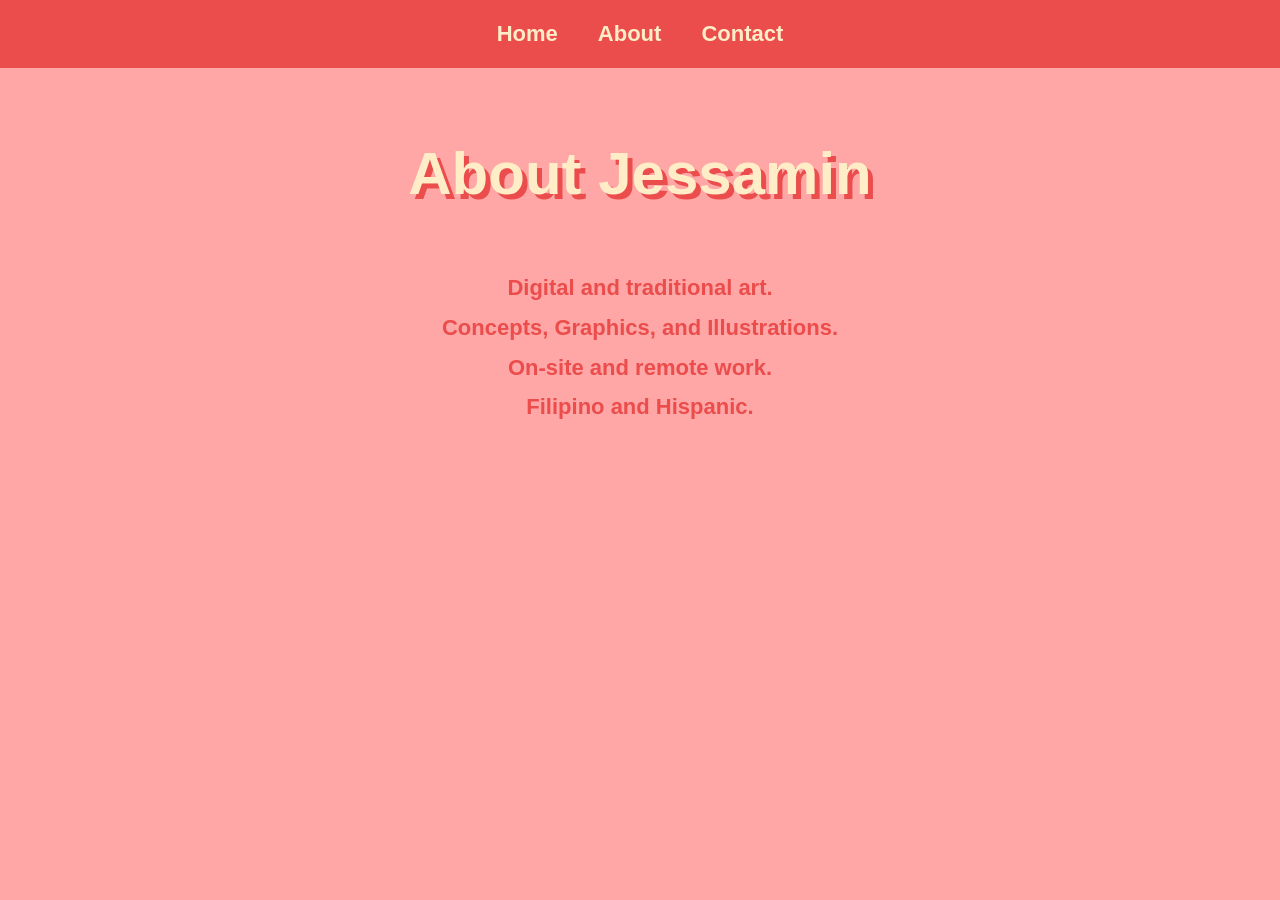
==== about.html @ bb2f15d6 "Add files via upload" ====
<!DOCTYPE html>
<html>
<head>
    <title>About</title>
    <link rel="stylesheet" href="style.css">
</head>
<body>

<div class="navbar">
    <a href="index.html">Home</a>
    <a href="about.html">About</a>
    <a href="contact.html">Contact</a>
</div>

<div class="content">
    <h1>About Jessamin</h1>
    <p>Digital and traditional art.<br> 
    Concepts, Graphics, and Illustrations.<br>
    On-site and remote work.<br>
    Filipino and Hispanic.</p>
</div>

</body>
</html>
---- style.css ----
/* Reset some default spacing */
body {
    margin: 0;
    font-family: Roboto, sans-serif;
    font-weight: bold;   /* makes text bold */
    text-align: center;  /* centers all text in the body */
    font-size: 22px;  /* makes all body text bigger */
    background-color: #FFA6A6;  /* your new main background color */
    line-height: 1.8;  /* makes text more spaced out */
}

/* NAVBAR */
.navbar {
    position: fixed;
    top: 0;
    width: 100%;
    background-color: #EB4C4C;
    overflow: hidden;

    display: flex;            /* use flexbox */
    justify-content: center;  /* centers the buttons horizontally */
}

.navbar a {
    float: none;  /* remove left float */
    display: inline-block;  /* keeps them inline */
    color: #FFEDC7;
    padding: 14px 20px;
    text-decoration: none;
}

/* Hover effect */
.navbar a:hover {
    background-color: #FF7070;
}

/* PAGE CONTENT */
.content {
    margin-top: 60px;  /* prevents content from hiding under navbar */
    padding: 20px;
    background-color: transparent; /* removes the colored bar */
    border: none;                  /* removes the border */
    color: #EB4C4C;     /* makes paragraph text the same color as your headings */
    font-size: 22px;    /* optional: adjust size */
    font-weight: bold;  /* optional: matches body style */
}

/* Headings */
h1 {
    font-size: 60px;
    color: #FFEDC7;
    text-shadow: 5px 5px 0 #EB4C4C; /* x-offset, y-offset, blur-radius, color */
}

h2 {
    font-size: 36px;
    color: #FFEDC7
}

 /* Custom link color */
a {
    color: #EB4C4C;       /* your desired link color */
    text-decoration: none; /* remove underline */
}

a:hover {
    color: #FFEDC7;       /* color when hovering */
    text-decoration: underline; /* optional underline on hover */
}
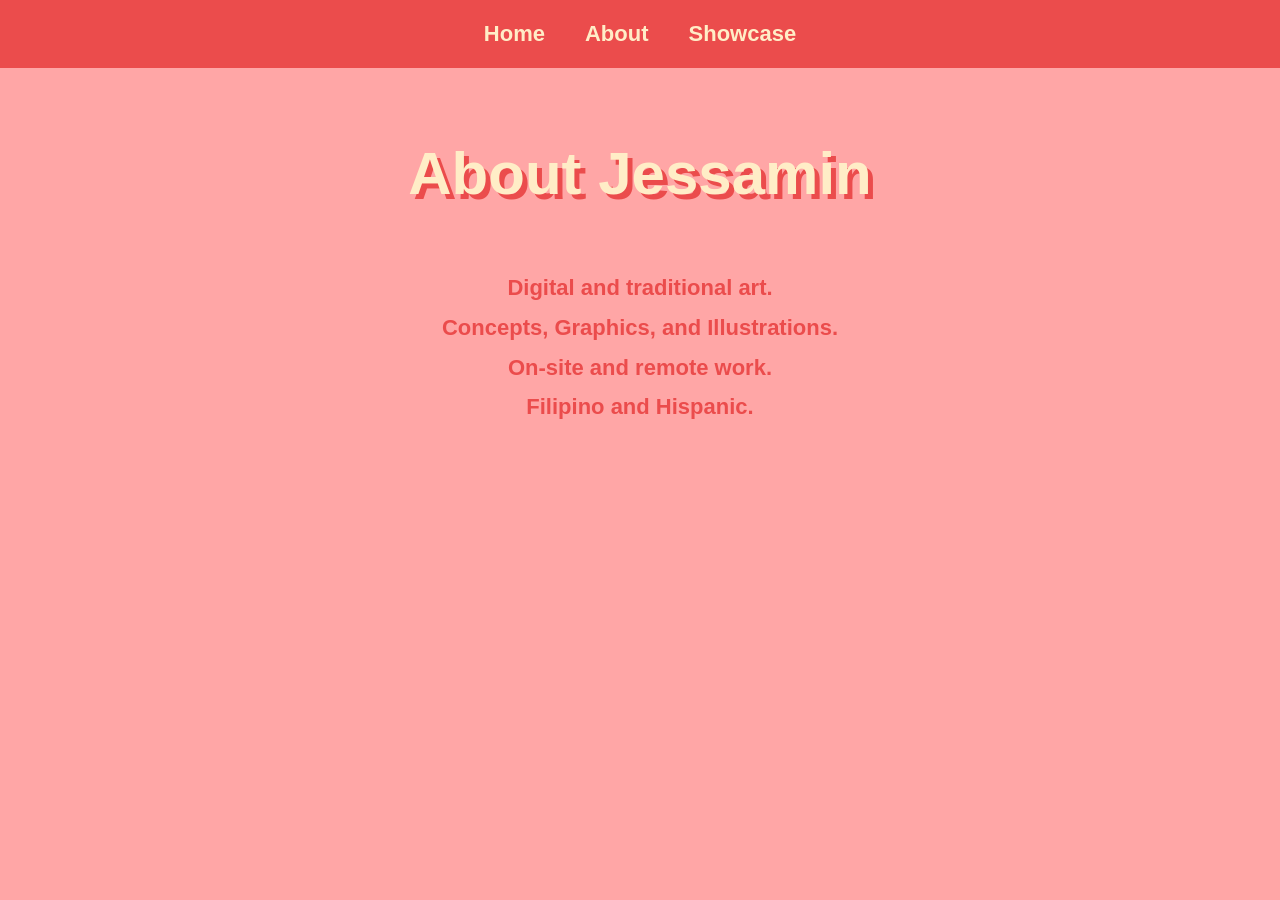
==== commit 90f1130d: "update nav bar and page order" ====
--- a/about.html
+++ b/about.html
@@ -1,24 +1,24 @@
-<!DOCTYPE html>
-<html>
-<head>
-    <title>About</title>
-    <link rel="stylesheet" href="style.css">
-</head>
-<body>
-
-<div class="navbar">
-    <a href="index.html">Home</a>
-    <a href="about.html">About</a>
-    <a href="contact.html">Contact</a>
-</div>
-
-<div class="content">
-    <h1>About Jessamin</h1>
-    <p>Digital and traditional art.<br> 
-    Concepts, Graphics, and Illustrations.<br>
-    On-site and remote work.<br>
-    Filipino and Hispanic.</p>
-</div>
-
-</body>
+<!DOCTYPE html>
+<html>
+<head>
+    <title>About</title>
+    <link rel="stylesheet" href="style.css">
+</head>
+<body>
+
+<div class="navbar">
+    <a href="index.html">Home</a>
+    <a href="about.html">About</a>
+    <a href="showcase.html">Showcase</a>
+</div>
+
+<div class="content">
+    <h1>About Jessamin</h1>
+    <p>Digital and traditional art.<br> 
+    Concepts, Graphics, and Illustrations.<br>
+    On-site and remote work.<br>
+    Filipino and Hispanic.</p>
+</div>
+
+</body>
 </html>
--- a/style.css
+++ b/style.css
@@ -66,4 +66,9 @@
 a:hover {
     color: #FFEDC7;       /* color when hovering */
     text-decoration: underline; /* optional underline on hover */
+}
+
+.main-image {
+    width: 300px;
+    height: auto;
 }
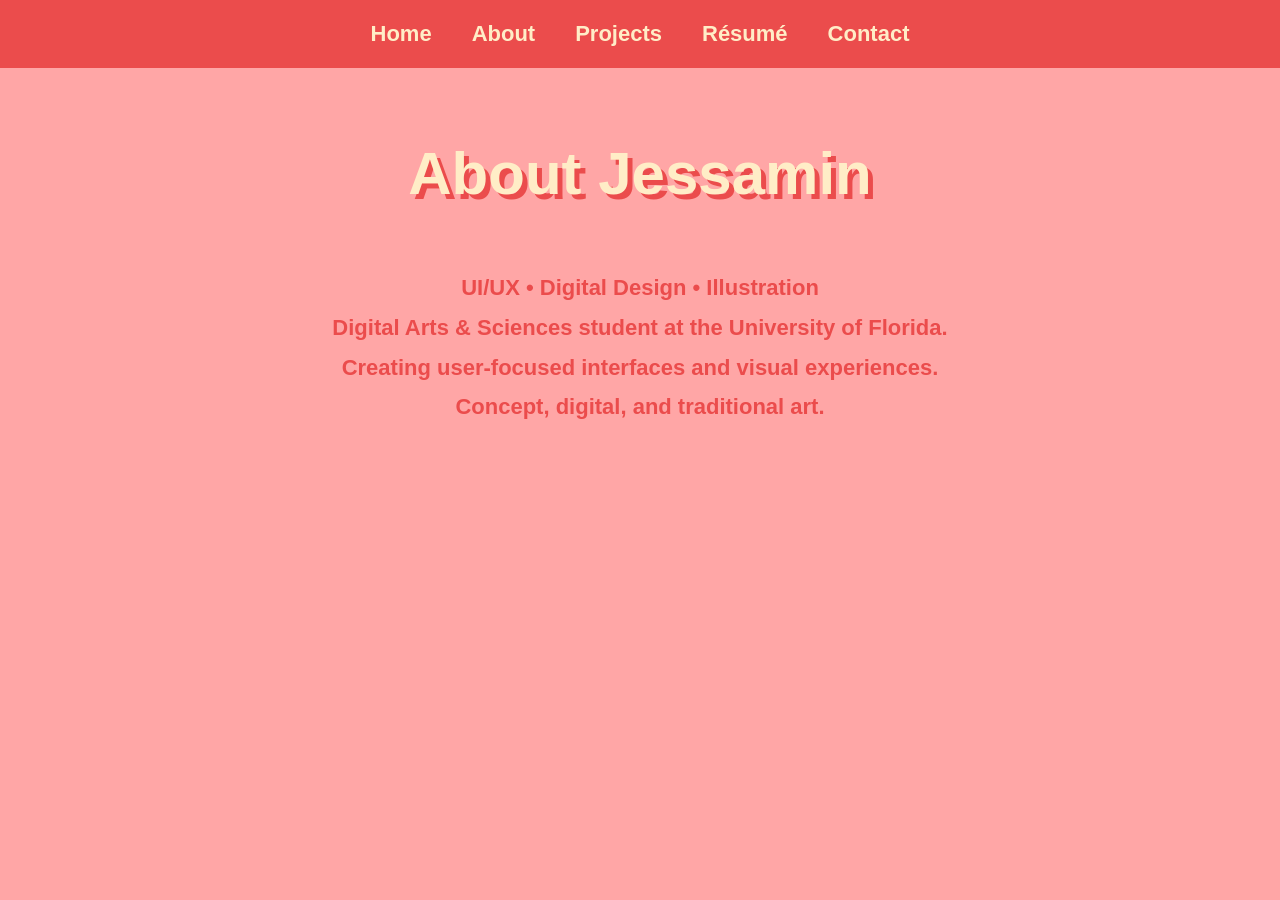
==== commit 7f9e9a39: "Update portfolio for first evidence build" ====
--- a/about.html
+++ b/about.html
@@ -2,22 +2,28 @@
 <html>
 <head>
     <title>About</title>
+    
+    <meta name="viewport" content="width=device-width, initial-scale=1.0">
+    
     <link rel="stylesheet" href="style.css">
+    <link rel="icon" type="image/png" href="favicon.png">
 </head>
 <body>
 
 <div class="navbar">
     <a href="index.html">Home</a>
     <a href="about.html">About</a>
-    <a href="showcase.html">Showcase</a>
+    <a href="projects.html">Projects</a>
+    <a href="resume.html">Résumé</a>
+    <a href="contact.html">Contact</a>
 </div>
 
 <div class="content">
     <h1>About Jessamin</h1>
-    <p>Digital and traditional art.<br> 
-    Concepts, Graphics, and Illustrations.<br>
-    On-site and remote work.<br>
-    Filipino and Hispanic.</p>
+    <p>UI/UX • Digital Design • Illustration<br> 
+    Digital Arts & Sciences student at the University of Florida.<br>
+    Creating user-focused interfaces and visual experiences.<br>
+    Concept, digital, and traditional art.</p>
 </div>
 
 </body>
--- a/style.css
+++ b/style.css
@@ -71,4 +71,54 @@
 .main-image {
     width: 300px;
     height: auto;
+}
+
+.gallery-layout {
+    display: flex;
+    justify-content: center;
+    align-items: flex-start;
+    gap: 20px;
+}
+
+.small-images {
+    display: flex;
+    flex-direction: column;
+    gap: 20px;
+}
+
+.main-image {
+    width: 350px;
+    height: auto;
+}
+
+.tall-image {
+    width: 350px;
+}
+
+@media (max-width: 768px) {
+
+    body {
+        font-size: 28px;
+    }
+
+    h1 {
+        font-size: 56px;
+    }
+
+    .navbar a {
+        font-size: 24px;
+        padding: 16px;
+    }
+
+    p {
+        padding-left: 15px;
+        padding-right: 15px;
+    }
+}
+.project-image {
+    width: 80%;
+    max-width: 900px;
+    height: auto;
+    display: block;
+    margin: 30px auto;
 }
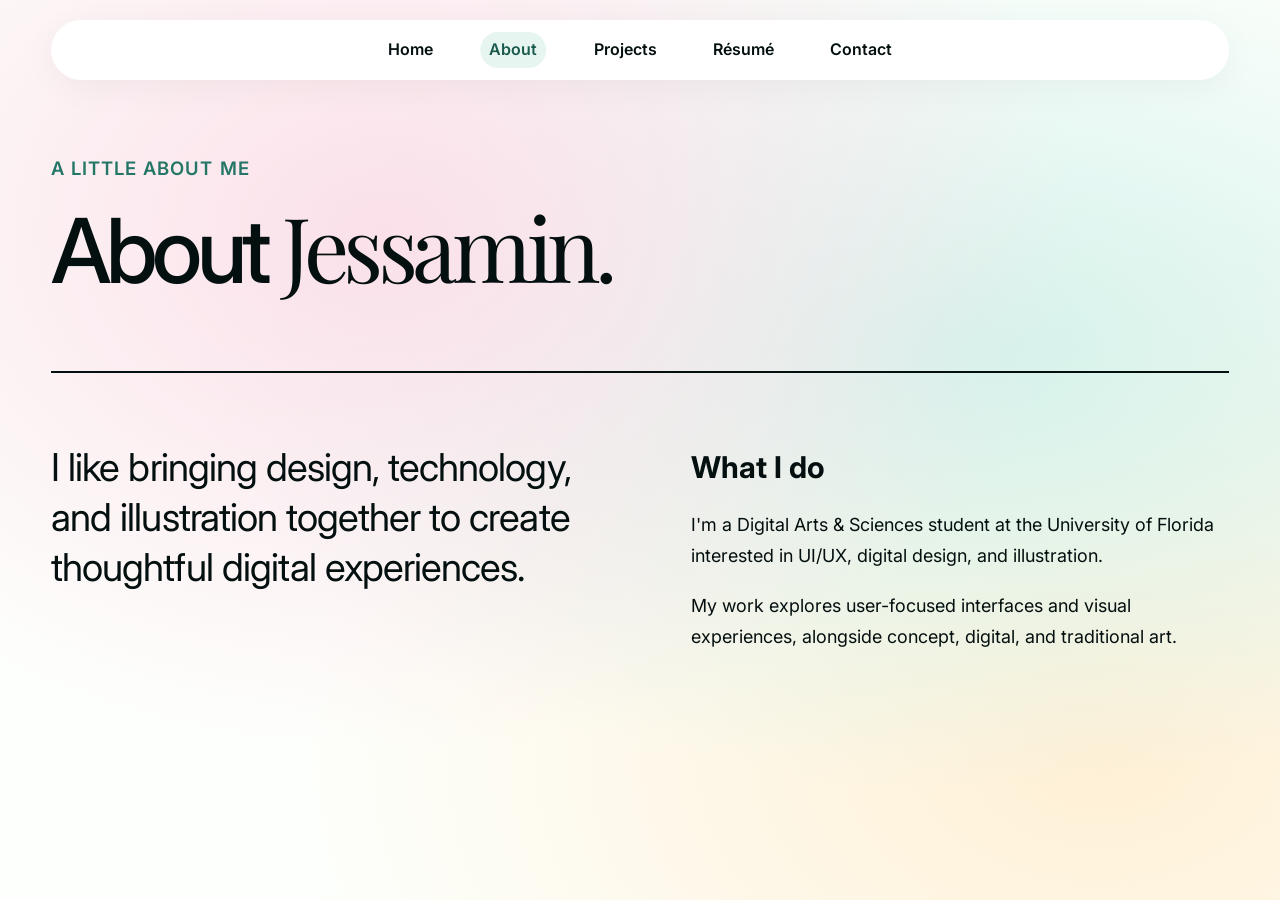
==== commit 89456907: "Redesign portfolio website and update resume" ====
--- a/about.html
+++ b/about.html
@@ -1,30 +1,54 @@
+
 <!DOCTYPE html>
-<html>
+<html lang="en">
 <head>
-    <title>About</title>
-    
-    <meta name="viewport" content="width=device-width, initial-scale=1.0">
-    
-    <link rel="stylesheet" href="style.css">
-    <link rel="icon" type="image/png" href="favicon.png">
+  <meta charset="UTF-8">
+  <meta name="viewport" content="width=device-width, initial-scale=1">
+  <title>About | Jessamin Ato</title>
+  <link rel="stylesheet" href="style.css">
+  <link rel="icon" href="favicon.png" type="image/png">
 </head>
+
 <body>
-
-<div class="navbar">
+  <nav class="navbar" aria-label="Main navigation">
     <a href="index.html">Home</a>
-    <a href="about.html">About</a>
+    <a href="about.html" aria-current="page">About</a>
     <a href="projects.html">Projects</a>
     <a href="resume.html">Résumé</a>
     <a href="contact.html">Contact</a>
-</div>
+  </nav>
 
-<div class="content">
-    <h1>About Jessamin</h1>
-    <p>UI/UX • Digital Design • Illustration<br> 
-    Digital Arts & Sciences student at the University of Florida.<br>
-    Creating user-focused interfaces and visual experiences.<br>
-    Concept, digital, and traditional art.</p>
-</div>
+  <main class="page-shell inner-page">
 
+    <header class="page-intro">
+      <span class="eyebrow">A LITTLE ABOUT ME</span>
+      <h1>About <em>Jessamin.</em></h1>
+    </header>
+
+    <section class="editorial-split">
+
+      <p class="large-intro">
+        I like bringing design, technology, and illustration
+        together to create thoughtful digital experiences.
+      </p>
+
+      <div class="body-copy">
+        <h2>What I do</h2>
+
+        <p>
+          I'm a Digital Arts &amp; Sciences student at the
+          University of Florida interested in UI/UX,
+          digital design, and illustration.
+        </p>
+
+        <p>
+          My work explores user-focused interfaces and
+          visual experiences, alongside concept, digital,
+          and traditional art.
+        </p>
+      </div>
+
+    </section>
+  </main>
 </body>
-</html>+</html>
--- a/style.css
+++ b/style.css
@@ -1,124 +1,607 @@
-/* Reset some default spacing */
-body {
-    margin: 0;
-    font-family: Roboto, sans-serif;
-    font-weight: bold;   /* makes text bold */
-    text-align: center;  /* centers all text in the body */
-    font-size: 22px;  /* makes all body text bigger */
-    background-color: #FFA6A6;  /* your new main background color */
-    line-height: 1.8;  /* makes text more spaced out */
-}
-
-/* NAVBAR */
-.navbar {
-    position: fixed;
-    top: 0;
-    width: 100%;
-    background-color: #EB4C4C;
-    overflow: hidden;
-
-    display: flex;            /* use flexbox */
-    justify-content: center;  /* centers the buttons horizontally */
-}
-
-.navbar a {
-    float: none;  /* remove left float */
-    display: inline-block;  /* keeps them inline */
-    color: #FFEDC7;
-    padding: 14px 20px;
-    text-decoration: none;
-}
-
-/* Hover effect */
-.navbar a:hover {
-    background-color: #FF7070;
-}
-
-/* PAGE CONTENT */
-.content {
-    margin-top: 60px;  /* prevents content from hiding under navbar */
-    padding: 20px;
-    background-color: transparent; /* removes the colored bar */
-    border: none;                  /* removes the border */
-    color: #EB4C4C;     /* makes paragraph text the same color as your headings */
-    font-size: 22px;    /* optional: adjust size */
-    font-weight: bold;  /* optional: matches body style */
-}
-
-/* Headings */
-h1 {
-    font-size: 60px;
-    color: #FFEDC7;
-    text-shadow: 5px 5px 0 #EB4C4C; /* x-offset, y-offset, blur-radius, color */
-}
-
-h2 {
-    font-size: 36px;
-    color: #FFEDC7
-}
-
- /* Custom link color */
-a {
-    color: #EB4C4C;       /* your desired link color */
-    text-decoration: none; /* remove underline */
-}
-
-a:hover {
-    color: #FFEDC7;       /* color when hovering */
-    text-decoration: underline; /* optional underline on hover */
-}
-
-.main-image {
-    width: 300px;
-    height: auto;
-}
-
-.gallery-layout {
-    display: flex;
-    justify-content: center;
-    align-items: flex-start;
-    gap: 20px;
-}
-
-.small-images {
-    display: flex;
-    flex-direction: column;
-    gap: 20px;
-}
-
-.main-image {
-    width: 350px;
-    height: auto;
-}
-
-.tall-image {
-    width: 350px;
-}
-
-@media (max-width: 768px) {
-
-    body {
-        font-size: 28px;
-    }
-
-    h1 {
-        font-size: 56px;
-    }
-
-    .navbar a {
-        font-size: 24px;
-        padding: 16px;
-    }
-
-    p {
-        padding-left: 15px;
-        padding-right: 15px;
-    }
-}
-.project-image {
-    width: 80%;
-    max-width: 900px;
-    height: auto;
-    display: block;
-    margin: 30px auto;
-}+
+/* =====================================
+   JESSAMIN ATO — PORTFOLIO STYLES
+   ===================================== */
+
+/* Fonts */
+@import url('https://fonts.googleapis.com/css2?family=Inter:wght@400;500;600;700;800&family=Playfair+Display:wght@400;500;600;700&display=swap');
+
+/* Colors */
+:root {
+  --ink: #040F0F;
+  --paper: #FDFFFC;
+  --teal: #247766;
+  --teal-bright: #39D0B2;
+  --pink: #F68DB0;
+  --yellow: #FFC370;
+}
+
+/* Global styles */
+* {
+  box-sizing: border-box;
+}
+
+html {
+  scroll-behavior: smooth;
+}
+
+body {
+  margin: 0;
+  color: var(--ink);
+  font: 400 18px/1.6 'Inter', sans-serif;
+
+  background:
+    radial-gradient(
+      ellipse at 30% 26%,
+      #FBE0E9 0%,
+      transparent 55%
+    ),
+    radial-gradient(
+      ellipse at 76% 39%,
+      #D4F2EB 0%,
+      transparent 57%
+    ),
+    radial-gradient(
+      ellipse at 86% 84%,
+      #FFF0D5 0%,
+      transparent 52%
+    ),
+    var(--paper);
+
+  background-attachment: fixed;
+}
+
+a {
+  color: var(--teal);
+}
+
+a:focus-visible {
+  outline: 3px solid var(--ink);
+  outline-offset: 4px;
+}
+
+img {
+  max-width: 100%;
+  height: auto;
+}
+
+/* =====================================
+   NAVIGATION
+   ===================================== */
+
+.navbar {
+  position: fixed;
+  top: 20px;
+  left: 50%;
+  transform: translateX(-50%);
+  z-index: 100;
+
+  width: min(92%, 1300px);
+  padding: 12px 20px;
+
+  border-radius: 100px;
+  background: #FFFFFF;
+
+  display: flex;
+  justify-content: center;
+  align-items: center;
+  gap: clamp(10px, 3vw, 48px);
+
+  box-shadow: 0 8px 35px #040f0f0b;
+}
+
+.navbar a {
+  font-size: 16px;
+  font-weight: 600;
+  color: var(--ink);
+  text-decoration: none;
+
+  padding: 5px 9px;
+  border-radius: 30px;
+}
+
+.navbar a:hover,
+.navbar a[aria-current="page"] {
+  background: #E7F5F1;
+  color: #195A4D;
+}
+
+/* =====================================
+   PAGE CONTAINER
+   ===================================== */
+
+.page-shell {
+  width: min(92%, 1300px);
+  margin: auto;
+}
+
+/* =====================================
+   HOMEPAGE HERO
+   ===================================== */
+
+.hero {
+  min-height: 100svh;
+  padding: clamp(150px, 17vh, 205px) 0 85px;
+
+  display: flex;
+  flex-direction: column;
+}
+
+.name-row,
+.surname-row {
+  display: flex;
+  align-items: center;
+  gap: clamp(12px, 2vw, 28px);
+}
+
+.name-row h1 {
+  font-size: clamp(70px, 10.3vw, 165px);
+  font-weight: 400;
+  letter-spacing: -0.07em;
+  line-height: 1.05;
+  margin: 0;
+  white-space: nowrap;
+}
+
+/* Thin dark horizontal lines */
+.name-line {
+  flex: 1;
+  min-width: 20px;
+  height: 2px;
+  background: var(--ink);
+}
+
+/* Surname */
+.surname-row {
+  justify-content: flex-end;
+}
+
+.surname {
+  font-family: 'Playfair Display', serif;
+  font-size: clamp(105px, 13vw, 205px);
+  font-weight: 400;
+  line-height: 0.95;
+  letter-spacing: -0.045em;
+}
+
+/* Role */
+.hero-role {
+  font-size: clamp(17px, 1.9vw, 27px);
+  margin: 0;
+}
+
+/* Introduction and button */
+.hero-bottom {
+  display: flex;
+  flex-direction: column;
+  align-items: flex-start;
+  justify-content: flex-start;
+
+  gap: 28px;
+  margin-top: clamp(52px, 7vh, 96px);
+}
+
+.hero-description {
+  max-width: 540px;
+  font-size: clamp(21px, 2.3vw, 31px);
+  line-height: 1.36;
+  margin: 0;
+}
+
+/* =====================================
+   TEAL BUTTON
+   ===================================== */
+
+.hero-button {
+  display: inline-flex;
+  justify-content: center;
+  align-items: center;
+  align-self: flex-start;
+
+  min-height: 62px;
+  padding: 18px 35px;
+
+  border-radius: 999px;
+
+  background: linear-gradient(
+    120deg,
+    #247766 0%,
+    #195A4D 100%
+  );
+
+  color: #FFFFFF;
+  text-decoration: none;
+  font-size: 18px;
+  font-weight: 600;
+  white-space: nowrap;
+
+  box-shadow:
+    0 8px 20px rgba(25, 90, 77, 0.20),
+    0 2px 5px rgba(4, 15, 15, 0.09);
+
+  transition:
+    transform 0.2s ease,
+    box-shadow 0.2s ease,
+    background 0.2s ease;
+}
+
+.hero-button:hover {
+  background: linear-gradient(
+    120deg,
+    #195A4D,
+    #10483E
+  );
+
+  transform: translateY(-2px);
+
+  box-shadow:
+    0 12px 24px rgba(25, 90, 77, 0.25);
+}
+
+.hero-button:focus-visible {
+  outline: 3px solid var(--ink);
+  outline-offset: 4px;
+}
+
+/* =====================================
+   HOMEPAGE ARTWORK
+   ===================================== */
+
+.home-work {
+  padding: 80px 0 130px;
+}
+
+/* Small teal labels */
+.eyebrow {
+  font-family: 'Inter', sans-serif;
+  font-size: clamp(17px, 1.45vw, 21px);
+  font-weight: 600;
+  line-height: 1.5;
+  letter-spacing: 0.055em;
+  color: var(--teal);
+}
+
+/* Large headings */
+.section-heading h2,
+.page-intro h1 {
+  font-size: clamp(52px, 7vw, 105px);
+  font-weight: 500;
+  letter-spacing: -0.06em;
+  line-height: 1.05;
+  margin: 15px 0 38px;
+}
+
+.accent-dot {
+  color: #A8325A;
+}
+
+/* Right-aligned artwork heading */
+.home-work .section-heading {
+  text-align: right;
+}
+
+.home-work .section-heading h2 {
+  margin-left: auto;
+}
+
+/* Artwork grid */
+.art-grid {
+  display: grid;
+  grid-template-columns: repeat(2, minmax(0, 1fr));
+  gap: 20px;
+  align-items: start;
+}
+
+.art-grid img {
+  display: block;
+  width: 100%;
+  background: #FFFFFF;
+  object-fit: cover;
+}
+
+/* Tall artwork on left */
+.art-grid img:first-child {
+  grid-column: 1;
+  grid-row: span 2;
+}
+
+/* Two smaller artworks on right */
+.art-grid img:nth-child(2),
+.art-grid img:nth-child(3) {
+  grid-column: 2;
+}
+
+/* =====================================
+   INNER PAGES
+   ===================================== */
+
+.inner-page {
+  padding-top: clamp(155px, 17vh, 210px);
+  padding-bottom: 130px;
+  min-height: 100svh;
+}
+
+.page-intro {
+  border-bottom: 2px solid var(--ink);
+  padding-bottom: 35px;
+  margin-bottom: 70px;
+}
+
+/* Serif accent typography */
+.page-intro h1 em,
+.case-heading em {
+  font-family: 'Playfair Display', serif;
+  font-weight: 400;
+  font-style: normal;
+}
+
+.intro-caption {
+  max-width: 620px;
+  font-size: 21px;
+  line-height: 1.5;
+  margin: 0 0 25px;
+}
+
+/* =====================================
+   ABOUT PAGE
+   ===================================== */
+
+.editorial-split {
+  display: grid;
+  grid-template-columns: 1fr 1fr;
+  gap: clamp(40px, 8vw, 140px);
+}
+
+.large-intro {
+  font-size: clamp(27px, 3vw, 43px);
+  line-height: 1.3;
+  letter-spacing: -0.025em;
+  margin: 0;
+}
+
+.body-copy {
+  max-width: 550px;
+}
+
+.body-copy h2 {
+  font-size: 30px;
+  margin: 0 0 18px;
+}
+
+.body-copy p,
+.case-row p {
+  max-width: 65ch;
+  font-size: 18px;
+  line-height: 1.75;
+}
+
+/* =====================================
+   PROJECTS PAGE
+   ===================================== */
+
+.case-heading {
+  padding-bottom: 65px;
+}
+
+.case-heading h2 {
+  font-size: clamp(40px, 5.3vw, 76px);
+  font-weight: 500;
+  line-height: 1.08;
+  letter-spacing: -0.045em;
+
+  max-width: 900px;
+  margin: 15px 0;
+}
+
+.case-row {
+  border-top: 1px solid #718581;
+
+  display: grid;
+  grid-template-columns:
+    minmax(180px, 1fr)
+    minmax(0, 2fr);
+
+  gap: 40px;
+  padding: 34px 0 55px;
+}
+
+.case-row h3 {
+  font-size: 24px;
+  font-weight: 600;
+  margin: 0;
+}
+
+.case-row p {
+  margin: 0;
+}
+
+.project-image {
+  display: block;
+  width: 100%;
+  margin-top: 32px;
+  background: #FFFFFF;
+}
+
+/* =====================================
+   CONTACT PAGE
+   ===================================== */
+
+.contact-list {
+  display: grid;
+}
+
+.contact-list a {
+  display: grid;
+  grid-template-columns: 1fr 2fr auto;
+  gap: 20px;
+  align-items: center;
+
+  border-bottom: 1px solid #718581;
+  padding: 26px 0;
+
+  color: var(--ink);
+  text-decoration: none;
+}
+
+.contact-list a:hover {
+  color: var(--teal);
+}
+
+.contact-list span:first-child {
+  font-family: 'Inter', sans-serif;
+  font-size: 18px;
+  font-weight: 600;
+}
+
+.contact-list strong {
+  font-size: clamp(18px, 2.7vw, 32px);
+  font-weight: 500;
+  overflow-wrap: anywhere;
+}
+
+/* =====================================
+   RÉSUMÉ PAGE
+   ===================================== */
+
+.resume-preview {
+  background: #FFFFFF;
+  padding: 16px;
+  border-radius: 12px;
+
+  box-shadow: 0 6px 30px #040f0f10;
+}
+
+.resume-preview object {
+  width: 100%;
+  height: 900px;
+  display: block;
+}
+
+/* =====================================
+   TABLET & MOBILE
+   ===================================== */
+
+@media (max-width: 768px) {
+
+  .navbar {
+    top: 10px;
+    width: 96%;
+    gap: 2px;
+    padding: 10px 8px;
+    flex-wrap: wrap;
+    border-radius: 24px;
+  }
+
+  .navbar a {
+    font-size: 13px;
+    padding: 5px 7px;
+  }
+
+  .hero {
+    padding-top: 160px;
+    min-height: 95svh;
+  }
+
+  .name-row h1 {
+    font-size: clamp(45px, 10.8vw, 82px);
+  }
+
+  .surname {
+    font-size: clamp(75px, 16vw, 120px);
+  }
+
+  .name-line {
+    height: 1px;
+  }
+
+  .hero-role {
+    font-size: 15px;
+    margin-top: 12px;
+  }
+
+  .hero-bottom {
+    align-items: flex-start;
+    gap: 25px;
+    margin-top: 52px;
+  }
+
+  .hero-description {
+    font-size: 21px;
+  }
+
+  .hero-button {
+    align-self: flex-start;
+    min-height: 54px;
+    padding: 15px 27px;
+    font-size: 16px;
+  }
+
+  .art-grid {
+    gap: 12px;
+  }
+
+  .editorial-split,
+  .case-row {
+    grid-template-columns: 1fr;
+    gap: 15px;
+  }
+
+  .page-intro {
+    margin-bottom: 45px;
+  }
+
+  .contact-list a {
+    grid-template-columns: 1fr auto;
+    gap: 8px;
+  }
+
+  .contact-list span:first-child {
+    grid-column: 1 / -1;
+  }
+
+  .resume-preview object {
+    height: 650px;
+  }
+}
+
+/* Small phones */
+@media (max-width: 390px) {
+
+  .navbar a {
+    font-size: 12px;
+    padding: 4px 5px;
+  }
+
+  .name-row h1 {
+    font-size: 10.4vw;
+  }
+
+  .hero-description {
+    font-size: 19px;
+  }
+
+  .art-grid {
+    grid-template-columns: 1fr;
+  }
+
+  .art-grid img:first-child,
+  .art-grid img:nth-child(2),
+  .art-grid img:nth-child(3) {
+    grid-column: auto;
+    grid-row: auto;
+  }
+}
+
+/* Reduced motion accessibility */
+@media (prefers-reduced-motion: reduce) {
+
+  html {
+    scroll-behavior: auto;
+  }
+
+  *,
+  *::before,
+  *::after {
+    transition: none !important;
+  }
+}
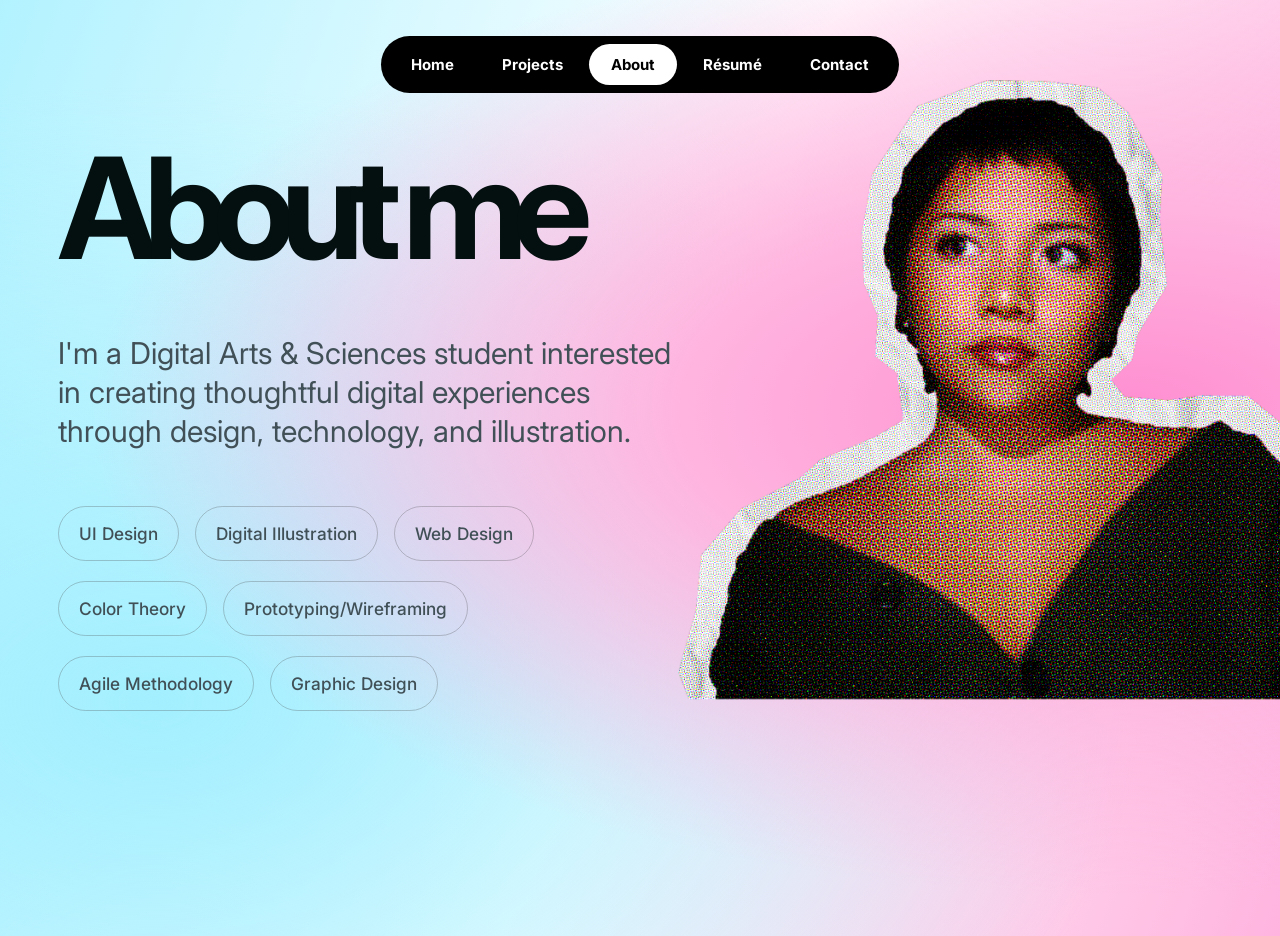
==== commit 36bb4d35: "Entire aesthetic change" ====
--- a/about.html
+++ b/about.html
@@ -9,46 +9,51 @@
   <link rel="icon" href="favicon.png" type="image/png">
 </head>
 
-<body>
+<body class="about-page">
+
   <nav class="navbar" aria-label="Main navigation">
     <a href="index.html">Home</a>
+    <a href="projects.html">Projects</a>
     <a href="about.html" aria-current="page">About</a>
-    <a href="projects.html">Projects</a>
     <a href="resume.html">Résumé</a>
     <a href="contact.html">Contact</a>
   </nav>
 
-  <main class="page-shell inner-page">
+  <main class="about-main">
 
-    <header class="page-intro">
-      <span class="eyebrow">A LITTLE ABOUT ME</span>
-      <h1>About <em>Jessamin.</em></h1>
-    </header>
+    <section class="about-content">
 
-    <section class="editorial-split">
+      <div class="about-text">
+        <h1 class="page-title">About me</h1>
 
-      <p class="large-intro">
-        I like bringing design, technology, and illustration
-        together to create thoughtful digital experiences.
-      </p>
-
-      <div class="body-copy">
-        <h2>What I do</h2>
-
-        <p>
-          I'm a Digital Arts &amp; Sciences student at the
-          University of Florida interested in UI/UX,
-          digital design, and illustration.
+        <p class="about-description">
+          I'm a Digital Arts &amp; Sciences student
+          interested in creating thoughtful digital
+          experiences through design, technology,
+          and illustration.
         </p>
 
-        <p>
-          My work explores user-focused interfaces and
-          visual experiences, alongside concept, digital,
-          and traditional art.
-        </p>
+        <div class="skill-tags" aria-label="Skills">
+          <span>UI Design</span>
+          <span>Digital Illustration</span>
+          <span>Web Design</span>
+          <span>Color Theory</span>
+          <span>Prototyping/Wireframing</span>
+          <span>Agile Methodology</span>
+          <span>Graphic Design</span>
+        </div>
+      </div>
+
+      <div class="about-image">
+        <img
+          src="images/about-portrait.png"
+          alt="Portrait of Jessamin"
+        >
       </div>
 
     </section>
+
   </main>
+
 </body>
 </html>
--- a/style.css
+++ b/style.css
@@ -1,607 +1,1482 @@
-
-/* =====================================
-   JESSAMIN ATO — PORTFOLIO STYLES
-   ===================================== */
-
-/* Fonts */
-@import url('https://fonts.googleapis.com/css2?family=Inter:wght@400;500;600;700;800&family=Playfair+Display:wght@400;500;600;700&display=swap');
-
-/* Colors */
-:root {
-  --ink: #040F0F;
-  --paper: #FDFFFC;
-  --teal: #247766;
-  --teal-bright: #39D0B2;
-  --pink: #F68DB0;
-  --yellow: #FFC370;
-}
-
-/* Global styles */
-* {
+@import url('https://fonts.googleapis.com/css2?family=Inter:wght@400;500;600;700;800;900&family=Playfair+Display:wght@400;700&display=swap');
+
+*,
+
+*::before,
+
+*::after {
+
   box-sizing: border-box;
+
 }
 
 html {
+
   scroll-behavior: smooth;
+
 }
 
 body {
+
   margin: 0;
-  color: var(--ink);
-  font: 400 18px/1.6 'Inter', sans-serif;
+
+  min-height: 100vh;
+
+  font-family: 'Inter', sans-serif;
+
+  color: #040f0f;
+
+  overflow-x: hidden;
+
+}
+
+img {
+
+  max-width: 100%;
+
+}
+
+a {
+
+  color: inherit;
+
+}
+
+.navbar {
+
+  position: relative;
+
+  z-index: 100;
+
+  display: flex;
+
+  align-items: center;
+
+  justify-content: center;
+
+  gap: 4px;
+
+  width: max-content;
+
+  max-width: calc(100% - 24px);
+
+  margin: 36px auto 0;
+
+  padding: 8px;
+
+  background: #000;
+
+  border-radius: 999px;
+
+}
+
+.navbar a {
+
+  display: block;
+
+  padding: 13px 22px;
+
+  color: white;
+
+  background: transparent;
+
+  border-radius: 999px;
+
+  font-size: 15px;
+
+  font-weight: 700;
+
+  line-height: 1;
+
+  text-decoration: none;
+
+  white-space: nowrap;
+
+}
+
+.navbar a:hover,
+
+.navbar a[aria-current="page"] {
+
+  background: white;
+
+  color: black;
+
+}
+
+body.home-page {
+
+  min-height: 100vh;
+
+  overflow: hidden;
 
   background:
+
     radial-gradient(
-      ellipse at 30% 26%,
-      #FBE0E9 0%,
-      transparent 55%
+
+      ellipse at 84% 19%,
+
+      #ffe350 0%,
+
+      #ffe350 12%,
+
+      transparent 56%
+
     ),
+
     radial-gradient(
-      ellipse at 76% 39%,
-      #D4F2EB 0%,
-      transparent 57%
+
+      ellipse at 57% 40%,
+
+      #a9f3fa 0%,
+
+      transparent 50%
+
     ),
+
+    linear-gradient(
+
+      110deg,
+
+      #009c9e 0%,
+
+      #13b5b2 42%,
+
+      #fff17b 100%
+
+    );
+
+}
+
+.home-hero {
+
+  position: relative;
+
+  width: 100%;
+
+  height: calc(100vh - 100px);
+
+  min-height: 550px;
+
+  overflow: hidden;
+
+}
+
+.home-title {
+
+  position: relative;
+
+  z-index: 5;
+
+  width: max-content;
+
+  max-width: 96%;
+
+  margin: 48px auto 0;
+
+  font-size: clamp(65px, 10.8vw, 190px);
+
+  font-weight: 700;
+
+  letter-spacing: -0.10em;
+
+  line-height: 1;
+
+  text-align: center;
+
+  white-space: nowrap;
+
+}
+
+.hero-collage {
+
+  position: absolute;
+
+  inset: 0;
+
+  pointer-events: none;
+
+}
+
+.hero-portrait {
+
+  position: absolute;
+
+  z-index: 3;
+
+  width: clamp(700px, 88vw, 1450px);
+
+  max-width: none;
+
+  height: auto;
+
+  top: clamp(130px, 13vw, 200px);
+
+  left: 50%;
+
+  transform: translateX(-50%);
+
+}
+
+.cloud {
+
+  position: absolute;
+
+  height: auto;
+
+  max-width: none;
+
+  filter: drop-shadow(
+
+    0 10px 8px rgba(0, 0, 0, .25)
+
+  );
+
+}
+
+.cloud-right {
+
+  z-index: 2;
+
+  width: clamp(280px, 32vw, 520px);
+
+  top: clamp(190px, 20vw, 290px);
+
+  right: 8%;
+
+  transform: rotate(13deg);
+
+}
+
+.cloud-left {
+
+  z-index: 7;
+
+  width: clamp(260px, 29vw, 480px);
+
+  top: clamp(205px, 22vw, 320px);
+
+  left: 9%;
+
+  transform: rotate(-15deg);
+
+}
+
+.work-cloud {
+
+  position: absolute;
+
+  z-index: 10;
+
+  width: clamp(230px, 25vw, 420px);
+
+  top: clamp(430px, 40vw, 590px);
+
+  right: 4%;
+
+  transform: rotate(-10deg);
+
+  filter: drop-shadow(
+
+    0 10px 8px rgba(0, 0, 0, .25)
+
+  );
+
+  pointer-events: none;
+
+}
+
+.work-cloud img {
+
+  display: block;
+
+  width: 100%;
+
+  height: auto;
+
+}
+
+.work-cloud .cloud-button {
+
+  position: absolute;
+
+  inset: 0;
+
+  display: flex;
+
+  align-items: center;
+
+  justify-content: center;
+
+  padding: 15%;
+
+  color: #040f0f;
+
+  font-size: clamp(16px, 2vw, 28px);
+
+  font-weight: 800;
+
+  letter-spacing: -0.08em;
+
+  line-height: 1.1;
+
+  text-align: center;
+
+  text-decoration: none;
+
+  pointer-events: auto;
+
+  transition: transform .2s ease;
+
+}
+
+.work-cloud .cloud-button:hover {
+
+  transform: scale(1.08);
+
+}
+
+.work-cloud .cloud-button:focus-visible {
+
+  outline: 3px solid #040f0f;
+
+  outline-offset: 4px;
+
+}
+
+body.about-page {
+
+  min-height: 100vh;
+
+  background:
+
     radial-gradient(
-      ellipse at 86% 84%,
-      #FFF0D5 0%,
-      transparent 52%
+
+      ellipse at 88% 44%,
+
+      #ff8ed1 0%,
+
+      #ffb4df 28%,
+
+      transparent 65%
+
     ),
-    var(--paper);
-
-  background-attachment: fixed;
-}
-
-a {
-  color: var(--teal);
-}
-
-a:focus-visible {
-  outline: 3px solid var(--ink);
-  outline-offset: 4px;
-}
-
-img {
-  max-width: 100%;
+
+    radial-gradient(
+
+      ellipse at 12% 75%,
+
+      #a3efff 0%,
+
+      transparent 62%
+
+    ),
+
+    linear-gradient(
+
+      110deg,
+
+      #b2f2ff 0%,
+
+      #fff 52%,
+
+      #ffb4df 100%
+
+    );
+
+}
+
+.about-main {
+
+  width: 100%;
+
+  max-width: 1800px;
+
+  margin: 0 auto;
+
+  padding: 45px 4.5% 0;
+
+}
+
+.about-content {
+
+  position: relative;
+
+  display: grid;
+
+  grid-template-columns: 53% 47%;
+
+  align-items: start;
+
+  min-height: calc(100vh - 145px);
+
+}
+
+.about-text {
+
+  position: relative;
+
+  z-index: 2;
+
+}
+
+.page-title {
+
+  margin: 0 0 55px;
+
+  font-size: clamp(80px, 11vw, 185px);
+
+  font-weight: 700;
+
+  letter-spacing: -0.10em;
+
+  line-height: 1;
+
+  white-space: nowrap;
+
+}
+
+.about-description {
+
+  max-width: 680px;
+
+  margin: 0 0 55px;
+
+  font-size: clamp(20px, 2.35vw, 37px);
+
+  font-weight: 400;
+
+  line-height: 1.3;
+
+  color: #405056;
+
+}
+
+.skill-tags {
+
+  display: flex;
+
+  flex-wrap: wrap;
+
+  gap: 20px 16px;
+
+  max-width: 700px;
+
+}
+
+.skill-tags span {
+
+  display: inline-flex;
+
+  align-items: center;
+
+  min-height: 55px;
+
+  padding: 12px 20px;
+
+  border: 1px solid rgba(70, 70, 70, .28);
+
+  border-radius: 999px;
+
+  color: #405056;
+
+  font-size: clamp(14px, 1.35vw, 22px);
+
+  font-weight: 500;
+
+  white-space: nowrap;
+
+}
+
+.about-image {
+
+  position: relative;
+
+  align-self: stretch;
+
+  min-height: 650px;
+
+  overflow: visible;
+
+}
+
+.about-image img {
+
+  position: absolute;
+
+  width: clamp(650px, 58vw, 1000px);
+
+  max-width: none;
+
   height: auto;
-}
-
-/* =====================================
-   NAVIGATION
-   ===================================== */
-
-.navbar {
-  position: fixed;
-  top: 20px;
-  left: 50%;
-  transform: translateX(-50%);
-  z-index: 100;
-
-  width: min(92%, 1300px);
+
+  top: -20px;
+
+  left: -7%;
+
+}
+
+body.projects-page {
+
+  min-height: 100vh;
+
+  background:
+
+    radial-gradient(
+
+      ellipse at 50% 48%,
+
+      #ff9bd6 0%,
+
+      #ffd6ed 35%,
+
+      transparent 75%
+
+    ),
+
+    linear-gradient(
+
+      115deg,
+
+      #b5f2ff 0%,
+
+      #ffffff 50%,
+
+      #b5f2ff 100%
+
+    );
+
+}
+
+.projects-main {
+
+  max-width: 1500px;
+
+  margin: 0 auto;
+
+  padding: 65px 5% 100px;
+
+}
+
+.projects-title {
+
+  font-family: 'Inter', sans-serif;
+
+  font-size: clamp(75px, 11vw, 160px);
+
+  font-weight: 700;
+
+  letter-spacing: -0.10em;
+
+  line-height: 1;
+
+  margin: 0 0 55px;
+
+}
+
+.projects-grid {
+
+  display: grid;
+
+  grid-template-columns: repeat(3, minmax(0, 1fr));
+
+  gap: 24px;
+
+}
+
+.project-card {
+
+  display: block;
+
+  overflow: hidden;
+
+  background: #fff;
+
+  border-radius: 7px;
+
+  text-decoration: none;
+
+  color: #000;
+
+  border: 1px solid rgba(0, 0, 0, .08);
+
+  box-shadow: 0 8px 25px rgba(0, 0, 0, .06);
+
+  transition:
+
+    transform .25s ease,
+
+    box-shadow .25s ease;
+
+}
+
+a.project-card:hover {
+
+  transform: translateY(-6px);
+
+  box-shadow: 0 15px 35px rgba(0, 0, 0, .12);
+
+}
+
+.project-thumbnail {
+
+  aspect-ratio: 1.65 / 1;
+
+  display: flex;
+
+  justify-content: center;
+
+  align-items: center;
+
+  overflow: hidden;
+
+  margin: 8px 8px 0;
+
+  background: linear-gradient(
+
+    145deg,
+
+    #dce9bd,
+
+    #ffdcba
+
+  );
+
+}
+
+.thrice-logo {
+
+  font-family: 'Playfair Display', Georgia, serif;
+
+  font-size: clamp(42px, 5vw, 85px);
+
+  font-weight: 700;
+
+  color: #ff708c;
+
+  text-shadow: -4px 3px #47c8aa;
+
+}
+
+.venus-thumbnail span,
+
+.placeholder-thumbnail span {
+
+  font-family: 'Playfair Display', Georgia, serif;
+
+  font-size: clamp(24px, 2.5vw, 42px);
+
+  text-align: center;
+
+  padding: 12px;
+
+}
+
+.project-info {
+
+  padding: 18px 20px 25px;
+
+}
+
+.project-category {
+
+  font-size: 13px;
+
+  font-weight: 400;
+
+  margin: 0 0 7px;
+
+}
+
+.project-info h2 {
+
+  font-size: 20px;
+
+  font-weight: 700;
+
+  letter-spacing: -.04em;
+
+  margin: 0 0 10px;
+
+}
+
+.project-description {
+
+  font-size: 14px;
+
+  line-height: 1.5;
+
+  color: #666;
+
+  margin: 0;
+
+}
+
+body.resume-page {
+
+  min-height: 100vh;
+
+  background:
+
+    radial-gradient(
+
+      ellipse at 80% 25%,
+
+      #ffb2dc 0%,
+
+      transparent 58%
+
+    ),
+
+    radial-gradient(
+
+      ellipse at 15% 80%,
+
+      #9fefff 0%,
+
+      transparent 60%
+
+    ),
+
+    linear-gradient(
+
+      120deg,
+
+      #e3faff,
+
+      #fff1f9
+
+    );
+
+}
+
+body.resume-page main {
+
+  max-width: 1200px;
+
+  margin: 0 auto;
+
+  padding: 65px 5% 100px;
+
+}
+
+body.resume-page h1 {
+
+  font-size: clamp(70px, 10vw, 150px);
+
+  font-weight: 700;
+
+  letter-spacing: -.09em;
+
+  line-height: 1;
+
+  margin: 0 0 45px;
+
+}
+
+body.resume-page main p {
+
+  font-size: 20px;
+
+  line-height: 1.6;
+
+}
+
+body.resume-page main a {
+
+  font-weight: 700;
+
+}
+
+body.resume-page iframe,
+
+body.resume-page embed,
+
+body.resume-page object {
+
+  display: block;
+
+  width: 100%;
+
+  height: 75vh;
+
+  min-height: 550px;
+
+  margin: 25px auto 0;
+
+  border: 1px solid rgba(0, 0, 0, .12);
+
+  border-radius: 8px;
+
+  background: white;
+
+  box-shadow: 0 15px 40px rgba(0, 0, 0, .1);
+
+}
+
+body.contact-page {
+
+  min-height: 100vh;
+
+  background:
+
+    radial-gradient(
+
+      ellipse at 80% 65%,
+
+      #ff9bd6 0%,
+
+      transparent 60%
+
+    ),
+
+    radial-gradient(
+
+      ellipse at 15% 20%,
+
+      #a6edff 0%,
+
+      transparent 65%
+
+    ),
+
+    linear-gradient(
+
+      130deg,
+
+      #f2fcff,
+
+      #ffe7f5
+
+    );
+
+}
+
+body.contact-page main {
+
+  max-width: 1200px;
+
+  margin: 0 auto;
+
+  padding: 65px 5% 100px;
+
+}
+
+body.contact-page h1 {
+
+  font-size: clamp(70px, 10vw, 150px);
+
+  font-weight: 700;
+
+  letter-spacing: -.09em;
+
+  line-height: 1;
+
+  margin: 0 0 55px;
+
+}
+
+body.contact-page main p {
+
+  font-size: clamp(18px, 2vw, 26px);
+
+  line-height: 1.6;
+
+}
+
+body.contact-page main a {
+
+  display: inline-block;
+
+  margin: 8px 12px 8px 0;
+
   padding: 12px 20px;
 
-  border-radius: 100px;
-  background: #FFFFFF;
+  border: 1px solid rgba(0, 0, 0, .2);
+
+  border-radius: 999px;
+
+  text-decoration: none;
+
+  font-size: 17px;
+
+  font-weight: 700;
+
+  transition:
+
+    background .2s ease,
+
+    color .2s ease;
+
+}
+
+body.contact-page main a:hover {
+
+  background: black;
+
+  color: white;
+
+}
+
+body.thrice-page {
+
+  min-height: 100vh;
+
+  background:
+
+    radial-gradient(
+
+      ellipse at 78% 38%,
+
+      #ffb1db,
+
+      transparent 60%
+
+    ),
+
+    radial-gradient(
+
+      ellipse at 15% 70%,
+
+      #b7f2ff,
+
+      transparent 65%
+
+    ),
+
+    #fff;
+
+}
+
+body.thrice-page main {
+
+  max-width: 1440px;
+
+  margin: 0 auto;
+
+  padding: 75px clamp(20px, 5vw, 80px) 90px;
+
+}
+
+body.thrice-page h1 {
+
+  font-size: clamp(64px, 10vw, 150px);
+
+  font-weight: 700;
+
+  letter-spacing: -.09em;
+
+  line-height: 1;
+
+}
+
+@media (max-width: 900px) {
+
+  .projects-grid {
+
+    grid-template-columns: repeat(2, minmax(0, 1fr));
+
+  }
+
+  .about-content {
+
+    grid-template-columns: 1fr;
+
+  }
+
+  .about-image {
+
+    min-height: 480px;
+
+  }
+
+  .about-image img {
+
+    position: relative;
+
+    width: min(85vw, 650px);
+
+    top: auto;
+
+    left: 50%;
+
+    transform: translateX(-50%);
+
+  }
+
+  .page-title {
+
+    white-space: normal;
+
+  }
+
+  .hero-portrait {
+
+    width: 105vw;
+
+  }
+
+  .cloud-left {
+
+    left: 3%;
+
+  }
+
+  .cloud-right {
+
+    right: 1%;
+
+  }
+
+}
+
+@media (max-width: 600px) {
+
+  .navbar {
+
+    gap: 0;
+
+    padding: 5px;
+
+    margin-top: 15px;
+
+  }
+
+  .navbar a {
+
+    padding: 11px 10px;
+
+    font-size: 11px;
+
+  }
+
+  .home-title {
+
+    font-size: 12vw;
+
+    margin-top: 55px;
+
+  }
+
+  .hero-portrait {
+
+    width: 130vw;
+
+    top: 175px;
+
+  }
+
+  .cloud-left {
+
+    width: 52vw;
+
+    top: 220px;
+
+    left: -5%;
+
+  }
+
+  .cloud-right {
+
+    width: 53vw;
+
+    top: 230px;
+
+    right: -8%;
+
+  }
+
+  .work-cloud {
+
+    width: 45vw;
+
+    top: 445px;
+
+    right: -8%;
+
+  }
+
+  .work-cloud .cloud-button {
+
+    font-size: clamp(13px, 4vw, 20px);
+
+  }
+
+  .about-main {
+
+    padding: 55px 6% 0;
+
+  }
+
+  .page-title {
+
+    font-size: 17vw;
+
+    margin-bottom: 35px;
+
+  }
+
+  .about-description {
+
+    font-size: 19px;
+
+    margin-bottom: 35px;
+
+  }
+
+  .skill-tags {
+
+    gap: 10px;
+
+  }
+
+  .skill-tags span {
+
+    min-height: 40px;
+
+    padding: 9px 13px;
+
+    font-size: 12px;
+
+  }
+
+  .about-image {
+
+    min-height: 350px;
+
+  }
+
+  .projects-main {
+
+    padding: 50px 6% 80px;
+
+  }
+
+  .projects-title {
+
+    font-size: 14vw;
+
+    margin-bottom: 35px;
+
+  }
+
+  .projects-grid {
+
+    grid-template-columns: 1fr;
+
+    gap: 20px;
+
+  }
+
+  body.resume-page main,
+
+  body.contact-page main {
+
+    padding: 50px 6% 80px;
+
+  }
+
+  body.resume-page iframe,
+
+  body.resume-page embed,
+
+  body.resume-page object {
+
+    height: 65vh;
+
+    min-height: 400px;
+
+  }
+
+}
+
+.resume-page .resume-frame {
+
+  width: 100%;
+
+  max-width: 900px;
+
+  margin: 35px auto 0;
+
+}
+
+.resume-page .resume-frame object {
+
+  display: block;
+
+  width: 100%;
+
+  height: 750px;
+
+  border: 1px solid rgba(0, 0, 0, 0.12);
+
+  border-radius: 8px;
+
+  background: white;
+
+  box-shadow: 0 15px 40px rgba(0, 0, 0, 0.1);
+
+}
+
+.resume-page .action-button {
+
+  display: inline-block;
+
+  padding: 15px 25px;
+
+  background: #000;
+
+  color: white;
+
+  border-radius: 999px;
+
+  font-weight: 700;
+
+  text-decoration: none;
+
+  transition: transform 0.2s ease;
+
+}
+
+.resume-page .action-button:hover {
+
+  transform: translateY(-3px);
+
+}
+
+@media (max-width: 600px) {
+
+  .resume-page .resume-frame object {
+
+    height: 500px;
+
+  }
+
+}
+
+.contact-page .standard-description {
+
+  max-width: 750px;
+
+  margin-bottom: 45px;
+
+  font-size: clamp(20px, 2.2vw, 30px);
+
+  line-height: 1.4;
+
+  color: #405056;
+
+}
+
+.contact-page .contact-links {
 
   display: flex;
+
+  flex-wrap: wrap;
+
+  gap: 16px;
+
+}
+
+.contact-page .contact-links a {
+
+  display: inline-flex;
+
+  align-items: center;
+
   justify-content: center;
-  align-items: center;
-  gap: clamp(10px, 3vw, 48px);
-
-  box-shadow: 0 8px 35px #040f0f0b;
-}
-
-.navbar a {
-  font-size: 16px;
-  font-weight: 600;
-  color: var(--ink);
+
+  margin: 0;
+
+  padding: 17px 28px;
+
+  background: rgba(255, 255, 255, 0.55);
+
+  border: 1px solid rgba(0, 0, 0, 0.2);
+
+  border-radius: 999px;
+
+  color: #040f0f;
+
+  font-size: 18px;
+
+  font-weight: 700;
+
   text-decoration: none;
 
-  padding: 5px 9px;
-  border-radius: 30px;
-}
-
-.navbar a:hover,
-.navbar a[aria-current="page"] {
-  background: #E7F5F1;
-  color: #195A4D;
-}
-
-/* =====================================
-   PAGE CONTAINER
-   ===================================== */
-
-.page-shell {
-  width: min(92%, 1300px);
-  margin: auto;
-}
-
-/* =====================================
-   HOMEPAGE HERO
-   ===================================== */
-
-.hero {
-  min-height: 100svh;
-  padding: clamp(150px, 17vh, 205px) 0 85px;
-
-  display: flex;
-  flex-direction: column;
-}
-
-.name-row,
-.surname-row {
-  display: flex;
-  align-items: center;
-  gap: clamp(12px, 2vw, 28px);
-}
-
-.name-row h1 {
-  font-size: clamp(70px, 10.3vw, 165px);
-  font-weight: 400;
-  letter-spacing: -0.07em;
-  line-height: 1.05;
-  margin: 0;
-  white-space: nowrap;
-}
-
-/* Thin dark horizontal lines */
-.name-line {
-  flex: 1;
-  min-width: 20px;
-  height: 2px;
-  background: var(--ink);
-}
-
-/* Surname */
-.surname-row {
-  justify-content: flex-end;
-}
-
-.surname {
-  font-family: 'Playfair Display', serif;
-  font-size: clamp(105px, 13vw, 205px);
-  font-weight: 400;
-  line-height: 0.95;
-  letter-spacing: -0.045em;
-}
-
-/* Role */
-.hero-role {
-  font-size: clamp(17px, 1.9vw, 27px);
-  margin: 0;
-}
-
-/* Introduction and button */
-.hero-bottom {
-  display: flex;
-  flex-direction: column;
-  align-items: flex-start;
-  justify-content: flex-start;
-
-  gap: 28px;
-  margin-top: clamp(52px, 7vh, 96px);
-}
-
-.hero-description {
-  max-width: 540px;
-  font-size: clamp(21px, 2.3vw, 31px);
-  line-height: 1.36;
-  margin: 0;
-}
-
-/* =====================================
-   TEAL BUTTON
-   ===================================== */
-
-.hero-button {
-  display: inline-flex;
-  justify-content: center;
-  align-items: center;
-  align-self: flex-start;
-
-  min-height: 62px;
-  padding: 18px 35px;
-
-  border-radius: 999px;
-
-  background: linear-gradient(
-    120deg,
-    #247766 0%,
-    #195A4D 100%
-  );
-
-  color: #FFFFFF;
-  text-decoration: none;
-  font-size: 18px;
-  font-weight: 600;
-  white-space: nowrap;
-
-  box-shadow:
-    0 8px 20px rgba(25, 90, 77, 0.20),
-    0 2px 5px rgba(4, 15, 15, 0.09);
-
   transition:
-    transform 0.2s ease,
-    box-shadow 0.2s ease,
-    background 0.2s ease;
-}
-
-.hero-button:hover {
-  background: linear-gradient(
-    120deg,
-    #195A4D,
-    #10483E
-  );
-
-  transform: translateY(-2px);
-
-  box-shadow:
-    0 12px 24px rgba(25, 90, 77, 0.25);
-}
-
-.hero-button:focus-visible {
-  outline: 3px solid var(--ink);
-  outline-offset: 4px;
-}
-
-/* =====================================
-   HOMEPAGE ARTWORK
-   ===================================== */
-
-.home-work {
-  padding: 80px 0 130px;
-}
-
-/* Small teal labels */
-.eyebrow {
-  font-family: 'Inter', sans-serif;
-  font-size: clamp(17px, 1.45vw, 21px);
-  font-weight: 600;
-  line-height: 1.5;
-  letter-spacing: 0.055em;
-  color: var(--teal);
-}
-
-/* Large headings */
-.section-heading h2,
-.page-intro h1 {
-  font-size: clamp(52px, 7vw, 105px);
-  font-weight: 500;
-  letter-spacing: -0.06em;
-  line-height: 1.05;
-  margin: 15px 0 38px;
-}
-
-.accent-dot {
-  color: #A8325A;
-}
-
-/* Right-aligned artwork heading */
-.home-work .section-heading {
-  text-align: right;
-}
-
-.home-work .section-heading h2 {
-  margin-left: auto;
-}
-
-/* Artwork grid */
-.art-grid {
-  display: grid;
-  grid-template-columns: repeat(2, minmax(0, 1fr));
-  gap: 20px;
-  align-items: start;
-}
-
-.art-grid img {
-  display: block;
-  width: 100%;
-  background: #FFFFFF;
-  object-fit: cover;
-}
-
-/* Tall artwork on left */
-.art-grid img:first-child {
-  grid-column: 1;
-  grid-row: span 2;
-}
-
-/* Two smaller artworks on right */
-.art-grid img:nth-child(2),
-.art-grid img:nth-child(3) {
-  grid-column: 2;
-}
-
-/* =====================================
-   INNER PAGES
-   ===================================== */
-
-.inner-page {
-  padding-top: clamp(155px, 17vh, 210px);
-  padding-bottom: 130px;
-  min-height: 100svh;
-}
-
-.page-intro {
-  border-bottom: 2px solid var(--ink);
-  padding-bottom: 35px;
-  margin-bottom: 70px;
-}
-
-/* Serif accent typography */
-.page-intro h1 em,
-.case-heading em {
-  font-family: 'Playfair Display', serif;
-  font-weight: 400;
-  font-style: normal;
-}
-
-.intro-caption {
-  max-width: 620px;
-  font-size: 21px;
-  line-height: 1.5;
-  margin: 0 0 25px;
-}
-
-/* =====================================
-   ABOUT PAGE
-   ===================================== */
-
-.editorial-split {
-  display: grid;
-  grid-template-columns: 1fr 1fr;
-  gap: clamp(40px, 8vw, 140px);
-}
-
-.large-intro {
-  font-size: clamp(27px, 3vw, 43px);
-  line-height: 1.3;
-  letter-spacing: -0.025em;
-  margin: 0;
-}
-
-.body-copy {
-  max-width: 550px;
-}
-
-.body-copy h2 {
-  font-size: 30px;
-  margin: 0 0 18px;
-}
-
-.body-copy p,
-.case-row p {
-  max-width: 65ch;
-  font-size: 18px;
-  line-height: 1.75;
-}
-
-/* =====================================
-   PROJECTS PAGE
-   ===================================== */
-
-.case-heading {
-  padding-bottom: 65px;
-}
-
-.case-heading h2 {
-  font-size: clamp(40px, 5.3vw, 76px);
-  font-weight: 500;
-  line-height: 1.08;
-  letter-spacing: -0.045em;
-
-  max-width: 900px;
-  margin: 15px 0;
-}
-
-.case-row {
-  border-top: 1px solid #718581;
-
-  display: grid;
-  grid-template-columns:
-    minmax(180px, 1fr)
-    minmax(0, 2fr);
-
-  gap: 40px;
-  padding: 34px 0 55px;
-}
-
-.case-row h3 {
-  font-size: 24px;
-  font-weight: 600;
-  margin: 0;
-}
-
-.case-row p {
-  margin: 0;
-}
-
-.project-image {
-  display: block;
-  width: 100%;
-  margin-top: 32px;
-  background: #FFFFFF;
-}
-
-/* =====================================
-   CONTACT PAGE
-   ===================================== */
-
-.contact-list {
-  display: grid;
-}
-
-.contact-list a {
-  display: grid;
-  grid-template-columns: 1fr 2fr auto;
-  gap: 20px;
-  align-items: center;
-
-  border-bottom: 1px solid #718581;
-  padding: 26px 0;
-
-  color: var(--ink);
-  text-decoration: none;
-}
-
-.contact-list a:hover {
-  color: var(--teal);
-}
-
-.contact-list span:first-child {
-  font-family: 'Inter', sans-serif;
-  font-size: 18px;
-  font-weight: 600;
-}
-
-.contact-list strong {
-  font-size: clamp(18px, 2.7vw, 32px);
-  font-weight: 500;
-  overflow-wrap: anywhere;
-}
-
-/* =====================================
-   RÉSUMÉ PAGE
-   ===================================== */
-
-.resume-preview {
-  background: #FFFFFF;
-  padding: 16px;
-  border-radius: 12px;
-
-  box-shadow: 0 6px 30px #040f0f10;
-}
-
-.resume-preview object {
-  width: 100%;
-  height: 900px;
-  display: block;
-}
-
-/* =====================================
-   TABLET & MOBILE
-   ===================================== */
-
-@media (max-width: 768px) {
-
-  .navbar {
-    top: 10px;
-    width: 96%;
-    gap: 2px;
-    padding: 10px 8px;
-    flex-wrap: wrap;
-    border-radius: 24px;
-  }
-
-  .navbar a {
-    font-size: 13px;
-    padding: 5px 7px;
-  }
-
-  .hero {
-    padding-top: 160px;
-    min-height: 95svh;
-  }
-
-  .name-row h1 {
-    font-size: clamp(45px, 10.8vw, 82px);
-  }
-
-  .surname {
-    font-size: clamp(75px, 16vw, 120px);
-  }
-
-  .name-line {
-    height: 1px;
-  }
-
-  .hero-role {
-    font-size: 15px;
-    margin-top: 12px;
-  }
-
-  .hero-bottom {
-    align-items: flex-start;
-    gap: 25px;
-    margin-top: 52px;
-  }
-
-  .hero-description {
-    font-size: 21px;
-  }
-
-  .hero-button {
-    align-self: flex-start;
-    min-height: 54px;
-    padding: 15px 27px;
-    font-size: 16px;
-  }
-
-  .art-grid {
-    gap: 12px;
-  }
-
-  .editorial-split,
-  .case-row {
-    grid-template-columns: 1fr;
-    gap: 15px;
-  }
-
-  .page-intro {
-    margin-bottom: 45px;
-  }
-
-  .contact-list a {
-    grid-template-columns: 1fr auto;
-    gap: 8px;
-  }
-
-  .contact-list span:first-child {
-    grid-column: 1 / -1;
-  }
-
-  .resume-preview object {
-    height: 650px;
-  }
-}
-
-/* Small phones */
-@media (max-width: 390px) {
-
-  .navbar a {
-    font-size: 12px;
-    padding: 4px 5px;
-  }
-
-  .name-row h1 {
-    font-size: 10.4vw;
-  }
-
-  .hero-description {
-    font-size: 19px;
-  }
-
-  .art-grid {
-    grid-template-columns: 1fr;
-  }
-
-  .art-grid img:first-child,
-  .art-grid img:nth-child(2),
-  .art-grid img:nth-child(3) {
-    grid-column: auto;
-    grid-row: auto;
-  }
-}
-
-/* Reduced motion accessibility */
-@media (prefers-reduced-motion: reduce) {
-
-  html {
-    scroll-behavior: auto;
-  }
-
-  *,
-  *::before,
-  *::after {
-    transition: none !important;
-  }
-}
+
+    background 0.2s ease,
+
+    color 0.2s ease,
+
+    transform 0.2s ease;
+
+}
+
+.contact-page .contact-links a:hover {
+
+  background: #000;
+
+  color: #fff;
+
+  transform: translateY(-3px);
+
+}
+
+
+/* ============================================================
+   FIGMA-MATCHED HOME & ABOUT (1440 x 1024 design reference)
+   These rules override the earlier desktop positioning only.
+   ============================================================ */
+@media (min-width: 901px) {
+  body.home-page {
+    height: 100vh;
+    min-height: 650px;
+    overflow: hidden;
+  }
+  .home-hero {
+    height: calc(100vh - 100px);
+    min-height: 550px;
+  }
+  .home-title {
+    margin-top: clamp(40px, 4.2vw, 61px);
+    font-size: clamp(80px, 10.8vw, 160px);
+  }
+  .hero-portrait {
+    width: 70vw;
+    max-width: none;
+    top: 200px;
+    left: 50%;
+    transform: translateX(-50%);
+    z-index: 3;
+  }
+  /* Cloud 1: on viewer's right, behind the portrait. */
+  .cloud-right {
+    width: 29vw;
+    top: 270px;
+    right: 9%;
+    transform: rotate(13deg);
+    z-index: 2;
+  }
+  /* Cloud 2: on viewer's left, behind the portrait. */
+  .cloud-left {
+    width: 29vw;
+    top: 490px;
+    left: 9%;
+    transform: rotate(-15deg);
+    z-index: 2;
+  }
+  /* Cloud 3 + its text are one positioned unit. */
+  .work-cloud {
+    width: 20vw;
+    top: 190px;
+    left: 24%;
+    right: auto;
+    transform: rotate(-10deg);
+    z-index: 10;
+  }
+  .work-cloud .cloud-button {
+    font-size: clamp(17px, 1.9vw, 28px);
+  }
+
+  .about-main {
+    max-width: none;
+    padding: 45px 4.5% 0;
+  }
+  .about-content {
+    grid-template-columns: 53% 47%;
+    min-height: calc(100vh - 145px);
+  }
+  .about-description {
+    max-width: 630px;
+  }
+  .about-image img {
+    width: 70vw;
+    max-width: none;
+    top: -35px;
+    left: -12%;
+  }
+}
+
+/* Intermediate screens: scale the collage rather than crop it abruptly. */
+@media (min-width: 901px) and (max-width: 1199px) {
+  .hero-portrait { width: 83vw; top: 210px; }
+  .cloud-left { top: 43vw; }
+  .cloud-right { top: 25vw; }
+  .work-cloud { top: 20vw; }
+  .about-image img { width: 78vw; }
+}
+
+/* Mobile: preserve readable text and the clickable CTA. */
+@media (max-width: 600px) {
+  body.home-page { min-height: 100svh; }
+  .home-hero { min-height: calc(100svh - 80px); }
+  .hero-portrait { width: 130vw; top: 175px; }
+  .cloud-left { width: 52vw; top: 290px; left: -5%; }
+  .cloud-right { width: 53vw; top: 245px; right: -8%; }
+  .work-cloud { width: 48vw; top: 200px; left: 1%; right: auto; z-index: 10; }
+  .work-cloud .cloud-button { font-size: clamp(13px, 4vw, 20px); }
+}
+
+/* FINAL DESKTOP FIGMA COMPOSITION — keeps intentional bottom crop. */
+@media (min-width: 901px) {
+  body.home-page {
+    height: 100vh;
+    min-height: 0;
+    overflow: hidden;
+  }
+  body.home-page .home-hero {
+    height: calc(100vh - 100px);
+    min-height: 0;
+    overflow: hidden;
+  }
+  body.home-page .home-title {
+    margin-top: clamp(30px, 3.3vw, 48px);
+  }
+  /* Larger face, centered; the body is deliberately clipped below viewport. */
+  body.home-page .hero-portrait {
+    width: 118vw;
+    top: clamp(15px, 2.5vw, 38px);
+    left: 50%;
+    transform: translateX(-50%);
+    z-index: 3;
+  }
+  /* The two decorative paper clouds sit behind the portrait. */
+  body.home-page .cloud-left {
+    width: 34vw;
+    top: clamp(310px, 34vw, 490px);
+    left: 9%;
+    z-index: 2;
+  }
+  body.home-page .cloud-right {
+    width: 30vw;
+    top: clamp(200px, 21vw, 305px);
+    right: 9%;
+    z-index: 2;
+  }
+  /* Cloud 3 and its text move together over the hair, as in Figma. */
+  body.home-page .work-cloud {
+    width: 21vw;
+    top: 150px;
+    left: 24%;
+    right: auto;
+    z-index: 10;
+  }
+  body.about-page .about-image img {
+    top: -70px;
+  }
+}
+
+/* HOME ONLY — 1440 × 1024 Figma alignment refinements.
+   Keep these at the end so they override earlier desktop rules. */
+@media (min-width: 901px) {
+  body.home-page .hero-portrait {
+    width: 130vw;
+    top: clamp(100px, 8.5vw, 130px);
+  }
+
+  body.home-page .cloud-right {
+    top: clamp(155px, 17vw, 245px);
+  }
+}
